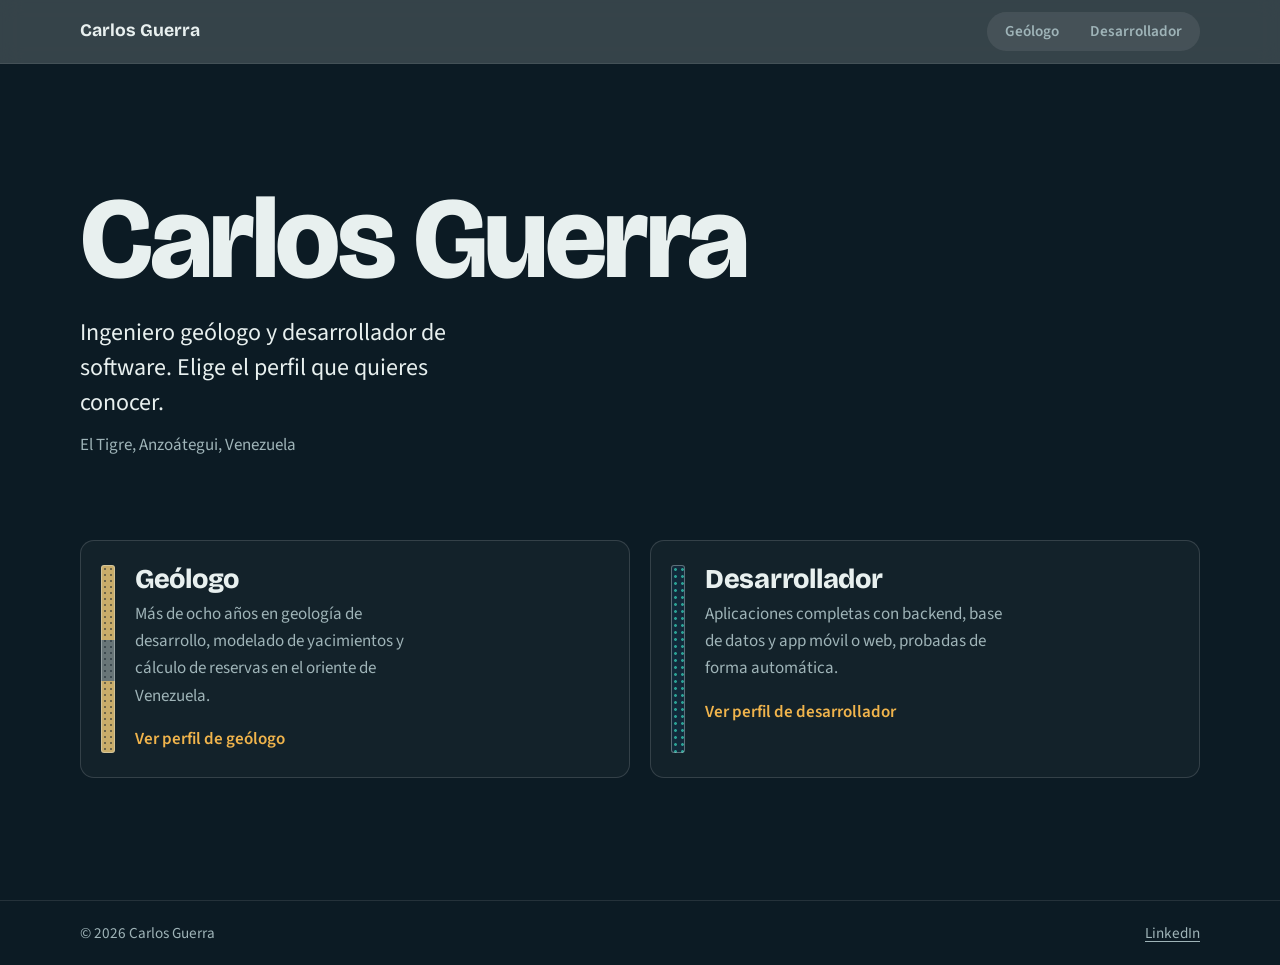
==== index.html @ ad32f5cf "My site web" ====
<!DOCTYPE html>
<html lang="es">
<head>
  <meta charset="utf-8">
  <meta name="viewport" content="width=device-width, initial-scale=1">
  <title>Carlos Guerra · Ingeniero geólogo y desarrollador de software</title>
  <meta name="description" content="Portafolio de Carlos Guerra con dos perfiles: ingeniero geólogo en la industria petrolera y desarrollador de software.">
  <meta name="theme-color" content="#0c1b24">

  <link rel="preconnect" href="https://fonts.googleapis.com">
  <link rel="preconnect" href="https://fonts.gstatic.com" crossorigin>
  <link href="https://fonts.googleapis.com/css2?family=Bricolage+Grotesque:opsz,wght@12..96,500;12..96,700;12..96,800&family=Source+Sans+3:ital,wght@0,400;0,600;1,400&display=swap" rel="stylesheet">
  <link rel="stylesheet" href="styles.css">
</head>

<body class="landing">
  <header class="site-header">
    <div class="wrap">
      <a class="brand" href="index.html">Carlos Guerra</a>
      <div class="header-right">
        <nav class="profile-switch" aria-label="Perfiles">
          <a href="geologist.html">Geólogo</a>
          <a href="developer.html">Desarrollador</a>
        </nav>
      </div>
    </div>
  </header>

  <main>
    <div class="hero">
      <div class="wrap landing-hero">
        <div>
          <h1>Carlos Guerra</h1>
          <p class="lead">Ingeniero geólogo y desarrollador de software. Elige el perfil que quieres conocer.</p>
          <p class="place">El Tigre, Anzoátegui, Venezuela</p>
        </div>

        <div class="choices">
          <a class="choice" href="geologist.html">
            <span class="choice-band geo" aria-hidden="true"></span>
            <span>
              <h2>Geólogo</h2>
              <p>Más de ocho años en geología de desarrollo, modelado de yacimientos y cálculo de reservas en el oriente de Venezuela.</p>
              <span class="go">Ver perfil de geólogo</span>
            </span>
          </a>

          <a class="choice" href="developer.html">
            <span class="choice-band dev" aria-hidden="true"></span>
            <span>
              <h2>Desarrollador</h2>
              <p>Aplicaciones completas con backend, base de datos y app móvil o web, probadas de forma automática.</p>
              <span class="go">Ver perfil de desarrollador</span>
            </span>
          </a>
        </div>
      </div>
    </div>
  </main>

  <footer>
    <div class="wrap">
      <span>© <span id="current-year"></span> Carlos Guerra</span>
      <a href="https://www.linkedin.com/in/carlos-guerra-80234920" rel="noopener" target="_blank">LinkedIn</a>
    </div>
  </footer>

  <script>
// Build the mailto link from parts so the address is not exposed as plain text.
(function () {
  var link = document.getElementById("email-link");
  if (link) {
    var user = "carlosjguerrab";
    var domain = "gmail.com";
    link.href = "mailto:" + user + "@" + domain;
  }

  var year = document.getElementById("current-year");
  if (year) {
    year.textContent = new Date().getFullYear();
  }
})();
  </script>
</body>
</html>
---- styles.css ----
/* ---------- Design tokens ---------- */
:root {
  --deep: #0c1b24;
  --deep-2: #12293a;
  --on-deep: #e8f0ef;
  --on-deep-soft: #9fb4b8;

  --paper: #f5f6f4;
  --surface: #ffffff;
  --ink: #12202a;
  --ink-soft: #4a5b65;
  --line: #d5dcda;

  --teal: #2fb5a3;
  --teal-ink: #11695f;
  --amber: #f0b44c;

  --sandstone: #c9ad6a;
  --shale: #5d6f79;
  --limestone: #8fb8b1;

  --font-display: "Bricolage Grotesque", "Segoe UI", system-ui, sans-serif;
  --font-body: "Source Sans 3", "Segoe UI", system-ui, sans-serif;

  --max-width: 1120px;
  --header-height: 64px;
}

*, *::before, *::after { box-sizing: border-box; }
html { scroll-behavior: smooth; scroll-padding-top: calc(var(--header-height) + 12px); }

body {
  margin: 0;
  background: var(--paper);
  color: var(--ink);
  font-family: var(--font-body);
  font-size: 1.0625rem;
  line-height: 1.6;
}

img, svg { max-width: 100%; }
a { color: var(--teal-ink); text-underline-offset: 3px; }
a:hover { color: var(--ink); }

:focus-visible { outline: 3px solid var(--amber); outline-offset: 3px; border-radius: 4px; }
.on-light :focus-visible { outline-color: var(--teal-ink); }

.wrap { width: min(var(--max-width), 100% - 2.5rem); margin-inline: auto; }

/* ---------- Header ---------- */
.site-header {
  position: sticky;
  top: 0;
  z-index: 20;
  height: var(--header-height);
  background: rgba(12, 27, 36, 0.82);
  backdrop-filter: blur(10px);
  -webkit-backdrop-filter: blur(10px);
  border-bottom: 1px solid rgba(255, 255, 255, 0.08);
}
.site-header .wrap {
  height: 100%;
  display: flex;
  align-items: center;
  justify-content: space-between;
  gap: 1.25rem;
}
.brand {
  font-family: var(--font-display);
  font-weight: 700;
  font-size: 1.1rem;
  color: var(--on-deep);
  text-decoration: none;
}
.header-right { display: flex; align-items: center; gap: 1.5rem; }
.site-header .nav-link { color: var(--on-deep-soft); text-decoration: none; font-weight: 600; font-size: 0.98rem; }
.site-header .nav-link:hover { color: var(--on-deep); }
.page-links { display: flex; gap: 1.5rem; }

/* Profile switch */
.profile-switch {
  display: inline-flex;
  padding: 3px;
  border-radius: 999px;
  background: rgba(255, 255, 255, 0.08);
}
.profile-switch a {
  padding: 0.3rem 0.95rem;
  border-radius: 999px;
  color: var(--on-deep-soft);
  text-decoration: none;
  font-weight: 600;
  font-size: 0.95rem;
}
.profile-switch a:hover { color: var(--on-deep); }
.profile-switch a[aria-current="page"] { background: var(--amber); color: var(--deep); }

/* ---------- Buttons ---------- */
.btn {
  display: inline-block;
  padding: 0.75rem 1.4rem;
  border-radius: 8px;
  font-weight: 600;
  font-family: inherit;
  font-size: 1rem;
  text-decoration: none;
  border: 2px solid transparent;
  cursor: pointer;
}
.btn-amber { background: var(--amber); color: var(--deep); }
.btn-amber:hover { background: #ffd488; color: var(--deep); }
.btn-outline-deep { border-color: rgba(232, 240, 239, 0.45); color: var(--on-deep); background: transparent; }
.btn-outline-deep:hover { border-color: var(--on-deep); color: var(--on-deep); background: rgba(255, 255, 255, 0.07); }
.btn-small { padding: 0.45rem 1rem; font-size: 0.95rem; }

.actions { display: flex; flex-wrap: wrap; gap: 0.75rem; }

/* ---------- Hero ---------- */
.hero { background: var(--deep); color: var(--on-deep); overflow: hidden; }
.hero .wrap {
  min-height: calc(100vh - var(--header-height));
  min-height: calc(100svh - var(--header-height));
  display: grid;
  grid-template-columns: minmax(0, 1.15fr) minmax(0, 0.85fr);
  gap: 2rem 3rem;
  align-items: center;
  padding-block: 3rem;
}
.hero h1 {
  font-family: var(--font-display);
  font-weight: 800;
  font-size: clamp(3.2rem, 9.5vw, 7.2rem);
  line-height: 0.92;
  letter-spacing: -0.03em;
  margin: 0 0 1.5rem;
}
.hero h1.role {
  font-size: clamp(2.6rem, 7.5vw, 5.6rem);
}
.hero .lead {
  font-size: clamp(1.2rem, 2.3vw, 1.5rem);
  line-height: 1.45;
  max-width: 32ch;
  margin: 0 0 0.75rem;
}
.hero .place { color: var(--on-deep-soft); margin: 0 0 2.25rem; }
.hero .name-line { color: var(--on-deep-soft); font-weight: 600; margin: 0 0 1rem; }

/* Drawn-once lines, used by the well log and the architecture sketch */
.draw {
  fill: none;
  stroke-width: 2;
  stroke-linejoin: round;
  stroke-linecap: round;
  stroke-dasharray: 1;
  stroke-dashoffset: 1;
  animation: draw-line 3.2s cubic-bezier(.4, .1, .2, 1) forwards;
}
@keyframes draw-line { to { stroke-dashoffset: 0; } }

/* Well log drawing */
.visual { justify-self: end; width: min(100%, 360px); }
.visual svg { width: 100%; height: auto; display: block; }
.draw.gr { stroke: var(--teal); }
.draw.res { stroke: var(--amber); animation-delay: 0.5s; }

/* Architecture sketch */
.arch-node rect { fill: var(--deep-2); stroke: rgba(47, 181, 163, 0.55); stroke-width: 1.5; }
.arch-node text { fill: var(--on-deep); font-family: var(--font-display); font-weight: 700; font-size: 13px; text-anchor: middle; dominant-baseline: middle; }
.arch-node.edge-node rect { stroke: var(--amber); }
.draw.link { stroke: var(--teal); stroke-width: 1.5; animation-duration: 1.6s; }
.draw.d1 { animation-delay: 0.2s; }
.draw.d2 { animation-delay: 0.45s; }
.draw.d3 { animation-delay: 0.7s; }
.draw.d4 { animation-delay: 0.95s; }
.draw.d5 { animation-delay: 1.2s; }
.draw.d6 { animation-delay: 1.45s; }

/* ---------- Landing: profile choice ---------- */
.landing .wrap.landing-hero {
  min-height: calc(100vh - var(--header-height));
  min-height: calc(100svh - var(--header-height));
  display: flex;
  flex-direction: column;
  align-items: stretch;
  justify-content: center;
  gap: 2.75rem;
  padding-block: 3rem;
}
.choices { display: grid; grid-template-columns: repeat(2, minmax(0, 1fr)); gap: 1.25rem; }
.choice {
  position: relative;
  display: grid;
  grid-template-columns: 14px minmax(0, 1fr);
  gap: 0 1.25rem;
  padding: 1.5rem 1.5rem 1.5rem 1.25rem;
  border: 1px solid rgba(255, 255, 255, 0.14);
  border-radius: 14px;
  background: rgba(255, 255, 255, 0.03);
  color: var(--on-deep);
  text-decoration: none;
}
.choice:hover { border-color: var(--amber); background: rgba(255, 255, 255, 0.06); color: var(--on-deep); }
.choice h2 { font-size: 1.7rem; margin: 0 0 0.5rem; letter-spacing: -0.01em; }
.choice p { margin: 0 0 1rem; color: var(--on-deep-soft); max-width: 38ch; }
.choice .go { font-weight: 600; color: var(--amber); }
.choice-band { border-radius: 3px; border: 1px solid rgba(232, 240, 239, 0.35); }
.choice-band.geo {
  background-color: var(--sandstone);
  background-image:
    radial-gradient(rgba(18, 32, 42, 0.5) 1px, transparent 1.4px),
    linear-gradient(180deg, transparent 0 40%, rgba(93, 111, 121, 0.9) 40% 62%, transparent 62%);
  background-size: 6px 6px, 100% 100%;
}
.choice-band.dev {
  background-color: var(--deep-2);
  background-image:
    radial-gradient(rgba(47, 181, 163, 0.85) 1.2px, transparent 1.6px);
  background-size: 7px 7px;
}

/* ---------- Sections ---------- */
.on-light { background: var(--paper); }
section { padding-block: clamp(3rem, 7vw, 5.5rem); }
section + section { border-top: 1px solid var(--line); }

h2 {
  font-family: var(--font-display);
  font-weight: 800;
  font-size: clamp(1.9rem, 4.5vw, 2.8rem);
  line-height: 1.05;
  letter-spacing: -0.02em;
  margin: 0 0 2.25rem;
}
h3 {
  font-family: var(--font-display);
  font-weight: 700;
  font-size: 1.4rem;
  line-height: 1.2;
  margin: 0 0 0.5rem;
}

/* About */
.about-grid { display: grid; grid-template-columns: minmax(0, 1.5fr) minmax(0, 1fr); gap: 2.5rem 4rem; align-items: start; }
.about-text p { margin: 0 0 1.1rem; max-width: 60ch; }
.about-text p.big { font-family: var(--font-display); font-weight: 500; font-size: clamp(1.35rem, 2.6vw, 1.8rem); line-height: 1.3; letter-spacing: -0.01em; max-width: 30ch; margin-bottom: 1.5rem; }
.facts { margin: 0; border-top: 2px solid var(--ink); }
.facts div { padding: 0.9rem 0; border-bottom: 1px solid var(--line); }
.facts dt { color: var(--ink-soft); font-size: 0.95rem; }
.facts dd { margin: 0; font-weight: 600; }

/* Projects */
.project { display: grid; grid-template-columns: minmax(0, 0.9fr) minmax(0, 1.1fr); gap: 2.5rem 4rem; align-items: center; padding-block: 2.5rem; }
.project + .project { border-top: 1px solid var(--line); }
.project.flip .project-visual { order: 2; }
.status { display: inline-flex; align-items: center; gap: 0.5rem; font-weight: 600; font-size: 0.95rem; color: var(--teal-ink); margin-bottom: 0.6rem; }
.status::before { content: ""; width: 0.55rem; height: 0.55rem; border-radius: 50%; background: var(--teal); }
.project-body p { margin: 0 0 1rem; max-width: 56ch; }
.project-body ul.points { margin: 0 0 1.25rem; padding-left: 1.2rem; }
.project-body ul.points li { margin-bottom: 0.4rem; }
.chips { list-style: none; margin: 0; padding: 0; display: flex; flex-wrap: wrap; gap: 0.4rem; }
.chips li { padding: 0.2rem 0.7rem; border: 1px solid var(--line); border-radius: 999px; font-size: 0.92rem; background: var(--surface); }

.project-visual { margin: 0; display: flex; flex-direction: column; align-items: center; gap: 0.75rem; }
.project-visual figcaption { color: var(--ink-soft); font-size: 0.9rem; }

/* Phone mockup (RutasT) */
.phone {
  width: 250px;
  aspect-ratio: 9 / 18.5;
  background: #05090c;
  border-radius: 36px;
  padding: 10px;
  box-shadow: 0 30px 60px -25px rgba(12, 27, 36, 0.55);
}
.phone-screen { position: relative; height: 100%; border-radius: 27px; overflow: hidden; background: #10222d; }
.phone-map {
  position: absolute; inset: 0;
  background-image:
    linear-gradient(rgba(255,255,255,0.05) 1px, transparent 1px),
    linear-gradient(90deg, rgba(255,255,255,0.05) 1px, transparent 1px);
  background-size: 28px 28px;
}
.phone-map svg { position: absolute; inset: 0; width: 100%; height: 100%; }
.phone-card {
  position: absolute; left: 10px; right: 10px; bottom: 10px;
  background: #fff; color: #12202a; border-radius: 18px; padding: 0.85rem 0.9rem;
}
.phone-card strong { display: block; font-family: var(--font-display); font-size: 1rem; line-height: 1.2; }
.phone-card span { display: block; font-size: 0.82rem; color: #4a5b65; margin: 0.15rem 0 0.6rem; }
.phone-pay { display: flex; gap: 0.35rem; }
.phone-pay i { font-style: normal; font-size: 0.75rem; font-weight: 600; padding: 0.15rem 0.55rem; border-radius: 999px; background: #eef2f1; }
.phone-pay i.on { background: #f58220; color: #fff; }
.phone-top { position: absolute; top: 12px; left: 12px; right: 12px; display: flex; align-items: center; gap: 0.5rem; color: #fff; font-family: var(--font-display); font-weight: 700; font-size: 0.95rem; }
.phone-top b { display: grid; place-items: center; width: 26px; height: 26px; border-radius: 50%; background: #f58220; color: #05090c; font-size: 0.85rem; }

/* Browser mockup (services platform) */
.browser { width: 100%; max-width: 520px; background: var(--surface); border: 1px solid var(--line); border-radius: 14px; overflow: hidden; box-shadow: 0 30px 60px -30px rgba(12, 27, 36, 0.4); }
.browser-bar { display: flex; align-items: center; gap: 0.4rem; padding: 0.65rem 0.9rem; background: #e9eeed; }
.browser-bar i { width: 10px; height: 10px; border-radius: 50%; background: #c2cccb; }
.browser-bar span { margin-left: 0.6rem; flex: 1; font-size: 0.82rem; color: var(--ink-soft); background: #fff; border-radius: 999px; padding: 0.15rem 0.8rem; }
.browser-body { padding: 1.1rem; }
.search-row { display: flex; gap: 0.5rem; margin-bottom: 1rem; }
.search-row div { flex: 1; border: 1px solid var(--line); border-radius: 8px; padding: 0.5rem 0.75rem; font-size: 0.92rem; color: var(--ink-soft); }
.search-row b { background: #1f5fa8; color: #fff; border-radius: 8px; padding: 0.5rem 0.9rem; font-size: 0.92rem; }
.result { display: flex; align-items: center; gap: 0.75rem; padding: 0.7rem 0; border-top: 1px solid var(--line); }
.avatar { flex: none; width: 38px; height: 38px; border-radius: 50%; background: #dbe7f5; color: #1f5fa8; display: grid; place-items: center; font-weight: 700; font-family: var(--font-display); }
.result strong { display: block; font-size: 0.98rem; line-height: 1.2; }
.result small { color: var(--ink-soft); font-size: 0.85rem; }
.stars { margin-left: auto; color: #e0a526; letter-spacing: 1px; font-size: 0.9rem; white-space: nowrap; }

/* Career log: newest on top, oldest at depth */
.log { display: grid; }
.stratum { display: grid; grid-template-columns: 7.5rem 1.1rem minmax(0, 1fr); gap: 0 1.5rem; padding-bottom: 2.25rem; }
.stratum:last-child { padding-bottom: 0; }
.stratum .years { font-family: var(--font-display); font-weight: 700; font-size: 1.05rem; padding-top: 0.15rem; text-align: right; }
.band { border-radius: 2px; border: 1px solid rgba(18, 32, 42, 0.35); }
.band.basalt { background-color: #2b3a44; background-image: repeating-linear-gradient(45deg, rgba(255,255,255,0.18) 0 1px, transparent 1px 6px); }
.band.limestone { background-color: var(--limestone); background-image: repeating-linear-gradient(0deg, rgba(18,32,42,0.35) 0 1px, transparent 1px 9px), repeating-linear-gradient(90deg, rgba(18,32,42,0.35) 0 1px, transparent 1px 12px); }
.band.sandstone { background-color: var(--sandstone); background-image: radial-gradient(rgba(18,32,42,0.45) 1px, transparent 1.4px); background-size: 6px 6px; }
.band.shale { background-color: var(--shale); background-image: repeating-linear-gradient(0deg, rgba(255,255,255,0.35) 0 1px, transparent 1px 5px); }
.band.code { background-color: var(--deep-2); background-image: radial-gradient(rgba(47,181,163,0.9) 1.1px, transparent 1.5px); background-size: 6px 6px; }
.stratum h3 { margin-bottom: 0.1rem; }
.stratum .org { color: var(--ink-soft); margin: 0 0 0.6rem; }
.stratum ul { margin: 0; padding-left: 1.2rem; max-width: 64ch; }
.stratum li { margin-bottom: 0.3rem; }
.stratum p.note { margin: 0; max-width: 64ch; }

/* Skills */
.skills { display: grid; grid-template-columns: repeat(auto-fit, minmax(260px, 1fr)); gap: 2.25rem 3rem; }
.skills h3 { font-size: 1.15rem; margin-bottom: 0.8rem; }

/* Contact */
.contact { background: var(--deep); color: var(--on-deep); border-top: 0; }
.contact h2 { margin-bottom: 1rem; }
.contact p { color: var(--on-deep-soft); max-width: 46ch; font-size: 1.15rem; margin: 0 0 1.75rem; }

footer { background: var(--deep); color: var(--on-deep-soft); border-top: 1px solid rgba(255,255,255,0.1); padding-block: 1.25rem; font-size: 0.95rem; }
footer .wrap { display: flex; flex-wrap: wrap; gap: 0.5rem 1.5rem; justify-content: space-between; }
footer a { color: var(--on-deep-soft); }
footer a:hover { color: var(--on-deep); }

/* ---------- Small screens ---------- */
@media (max-width: 860px) {
  .hero .wrap { grid-template-columns: 1fr; min-height: 0; padding-block: 2.5rem 3rem; }
  .visual { justify-self: start; width: min(100%, 280px); }
  .about-grid, .project { grid-template-columns: 1fr; }
  .project.flip .project-visual { order: 0; }
  .page-links, .header-right .btn { display: none; }
  .choices { grid-template-columns: 1fr; }
  .landing .wrap.landing-hero { min-height: 0; }
}
@media (max-width: 720px) {
  .stratum { grid-template-columns: 1.1rem minmax(0, 1fr); gap: 0 1rem; }
  .stratum .years { grid-column: 2; grid-row: 1; text-align: left; }
  .stratum .band { grid-column: 1; grid-row: 1 / span 2; }
  .stratum .content { grid-column: 2; grid-row: 2; }
}
@media (max-width: 420px) {
  .brand { font-size: 1rem; }
  .profile-switch a { padding: 0.3rem 0.7rem; font-size: 0.9rem; }
}

@media (prefers-reduced-motion: reduce) {
  html { scroll-behavior: auto; }
  .draw { animation: none; stroke-dashoffset: 0; }
}
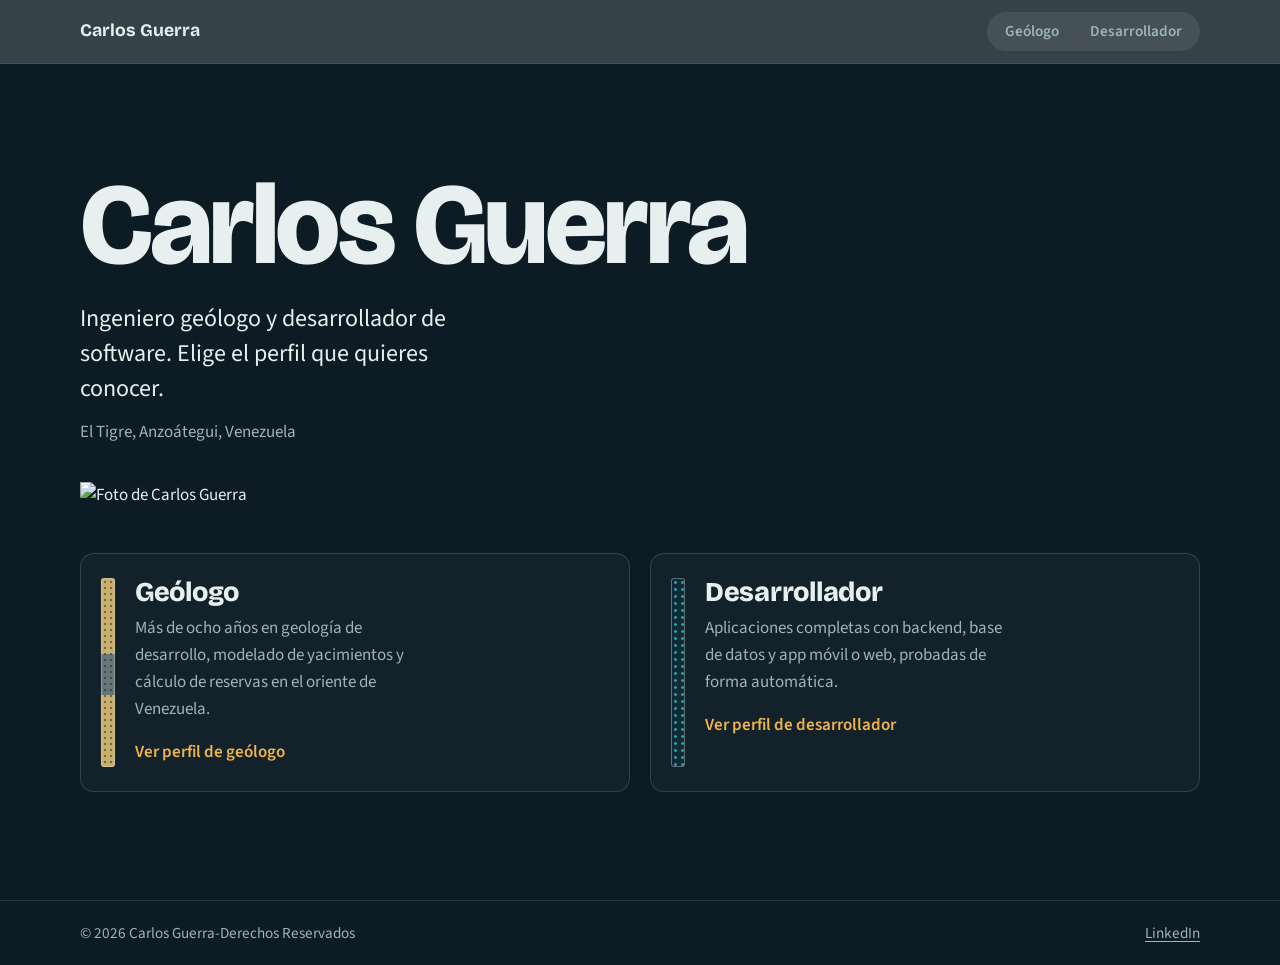
==== commit 052a8fcb: "Update" ====
--- a/index.html
+++ b/index.html
@@ -1,85 +1,116 @@
-<!DOCTYPE html>
+<!doctype html>
 <html lang="es">
-<head>
-  <meta charset="utf-8">
-  <meta name="viewport" content="width=device-width, initial-scale=1">
-  <title>Carlos Guerra · Ingeniero geólogo y desarrollador de software</title>
-  <meta name="description" content="Portafolio de Carlos Guerra con dos perfiles: ingeniero geólogo en la industria petrolera y desarrollador de software.">
-  <meta name="theme-color" content="#0c1b24">
+  <head>
+    <meta charset="utf-8" />
+    <meta name="viewport" content="width=device-width, initial-scale=1" />
+    <title>Carlos Guerra · Ingeniero geólogo y desarrollador de software</title>
+    <meta
+      name="description"
+      content="Portafolio de Carlos Guerra con dos perfiles: ingeniero geólogo en la industria petrolera y desarrollador de software."
+    />
+    <meta name="theme-color" content="#0c1b24" />
 
-  <link rel="preconnect" href="https://fonts.googleapis.com">
-  <link rel="preconnect" href="https://fonts.gstatic.com" crossorigin>
-  <link href="https://fonts.googleapis.com/css2?family=Bricolage+Grotesque:opsz,wght@12..96,500;12..96,700;12..96,800&family=Source+Sans+3:ital,wght@0,400;0,600;1,400&display=swap" rel="stylesheet">
-  <link rel="stylesheet" href="styles.css">
-</head>
+    <link rel="preconnect" href="https://fonts.googleapis.com" />
+    <link rel="preconnect" href="https://fonts.gstatic.com" crossorigin />
+    <link
+      href="https://fonts.googleapis.com/css2?family=Bricolage+Grotesque:opsz,wght@12..96,500;12..96,700;12..96,800&family=Source+Sans+3:ital,wght@0,400;0,600;1,400&display=swap"
+      rel="stylesheet"
+    />
+    <link rel="stylesheet" href="styles.css" />
+  </head>
 
-<body class="landing">
-  <header class="site-header">
-    <div class="wrap">
-      <a class="brand" href="index.html">Carlos Guerra</a>
-      <div class="header-right">
-        <nav class="profile-switch" aria-label="Perfiles">
-          <a href="geologist.html">Geólogo</a>
-          <a href="developer.html">Desarrollador</a>
-        </nav>
-      </div>
-    </div>
-  </header>
-
-  <main>
-    <div class="hero">
-      <div class="wrap landing-hero">
-        <div>
-          <h1>Carlos Guerra</h1>
-          <p class="lead">Ingeniero geólogo y desarrollador de software. Elige el perfil que quieres conocer.</p>
-          <p class="place">El Tigre, Anzoátegui, Venezuela</p>
-        </div>
-
-        <div class="choices">
-          <a class="choice" href="geologist.html">
-            <span class="choice-band geo" aria-hidden="true"></span>
-            <span>
-              <h2>Geólogo</h2>
-              <p>Más de ocho años en geología de desarrollo, modelado de yacimientos y cálculo de reservas en el oriente de Venezuela.</p>
-              <span class="go">Ver perfil de geólogo</span>
-            </span>
-          </a>
-
-          <a class="choice" href="developer.html">
-            <span class="choice-band dev" aria-hidden="true"></span>
-            <span>
-              <h2>Desarrollador</h2>
-              <p>Aplicaciones completas con backend, base de datos y app móvil o web, probadas de forma automática.</p>
-              <span class="go">Ver perfil de desarrollador</span>
-            </span>
-          </a>
+  <body class="landing">
+    <header class="site-header">
+      <div class="wrap">
+        <a class="brand" href="index.html">Carlos Guerra</a>
+        <div class="header-right">
+          <nav class="profile-switch" aria-label="Perfiles">
+            <a href="geologist.html">Geólogo</a>
+            <a href="developer.html">Desarrollador</a>
+          </nav>
         </div>
       </div>
-    </div>
-  </main>
+    </header>
 
-  <footer>
-    <div class="wrap">
-      <span>© <span id="current-year"></span> Carlos Guerra</span>
-      <a href="https://www.linkedin.com/in/carlos-guerra-80234920" rel="noopener" target="_blank">LinkedIn</a>
-    </div>
-  </footer>
+    <main>
+      <div class="hero">
+        <div class="wrap landing-hero">
+          <div class="intro">
+            <div>
+              <h1>Carlos Guerra</h1>
+              <p class="lead">
+                Ingeniero geólogo y desarrollador de software. Elige el perfil
+                que quieres conocer.
+              </p>
+              <p class="place">El Tigre, Anzoátegui, Venezuela</p>
+            </div>
+            <img
+              class="portrait"
+              src="images/carlos.jpg"
+              alt="Foto de Carlos Guerra"
+              width="250"
+              height="300"
+            />
+          </div>
 
-  <script>
-// Build the mailto link from parts so the address is not exposed as plain text.
-(function () {
-  var link = document.getElementById("email-link");
-  if (link) {
-    var user = "carlosjguerrab";
-    var domain = "gmail.com";
-    link.href = "mailto:" + user + "@" + domain;
-  }
+          <div class="choices">
+            <a class="choice" href="geologist.html">
+              <span class="choice-band geo" aria-hidden="true"></span>
+              <span>
+                <h2>Geólogo</h2>
+                <p>
+                  Más de ocho años en geología de desarrollo, modelado de
+                  yacimientos y cálculo de reservas en el oriente de Venezuela.
+                </p>
+                <span class="go">Ver perfil de geólogo</span>
+              </span>
+            </a>
 
-  var year = document.getElementById("current-year");
-  if (year) {
-    year.textContent = new Date().getFullYear();
-  }
-})();
-  </script>
-</body>
+            <a class="choice" href="developer.html">
+              <span class="choice-band dev" aria-hidden="true"></span>
+              <span>
+                <h2>Desarrollador</h2>
+                <p>
+                  Aplicaciones completas con backend, base de datos y app móvil
+                  o web, probadas de forma automática.
+                </p>
+                <span class="go">Ver perfil de desarrollador</span>
+              </span>
+            </a>
+          </div>
+        </div>
+      </div>
+    </main>
+
+    <footer>
+      <div class="wrap">
+        <span
+          >© <span id="current-year"></span> Carlos Guerra-Derechos Reservados
+        </span>
+        <a
+          href="https://www.linkedin.com/in/carlos-guerra-80234920/"
+          rel="noopener"
+          target="_blank"
+          >LinkedIn</a
+        >
+      </div>
+    </footer>
+
+    <script>
+      // Build the mailto link from parts so the address is not exposed as plain text.
+      (function () {
+        var link = document.getElementById("email-link");
+        if (link) {
+          var user = "carlosjguerrab";
+          var domain = "gmail.com";
+          link.href = "mailto:" + user + "@" + domain;
+        }
+
+        var year = document.getElementById("current-year");
+        if (year) {
+          year.textContent = new Date().getFullYear();
+        }
+      })();
+    </script>
+  </body>
 </html>
--- a/styles.css
+++ b/styles.css
@@ -365,3 +365,34 @@
   html { scroll-behavior: auto; }
   .draw { animation: none; stroke-dashoffset: 0; }
 }
+
+/* Layered column figure (featured geology project) */
+.layers-fig { width: 100%; max-width: 320px; }
+.layers-fig svg { width: 100%; height: auto; display: block; }
+.fig-level { font-family: var(--font-display); font-weight: 700; font-size: 14px; fill: var(--ink); }
+.fig-layers { font-size: 12px; fill: var(--ink-soft); }
+.facts.compact { width: 100%; max-width: 420px; }
+.facts.compact div { display: flex; justify-content: space-between; gap: 1rem; padding: 0.55rem 0; }
+.facts.compact dt { font-size: 0.95rem; }
+.facts.compact dd { text-align: right; }
+
+/* Real screenshots */
+.shots { display: flex; gap: 0.75rem; width: 100%; max-width: 520px; align-items: flex-start; }
+.shot { flex: 1; min-width: 0; margin: 0; }
+.shot img { width: 100%; height: auto; display: block; border-radius: 16px; border: 1px solid var(--line); background: #fff; box-shadow: 0 20px 40px -24px rgba(12, 27, 36, 0.55); }
+.shots .shot:nth-child(2) { margin-top: 2rem; }
+.browser img { display: block; width: 100%; height: auto; }
+
+/* 3D model image */
+.model-3d { width: 100%; max-width: 460px; }
+.model-3d img { width: 100%; height: auto; display: block; border: 1px solid var(--line); border-radius: 10px; background: #fff; }
+.project-visual .layers-fig { max-width: 300px; }
+
+@media (min-width: 720px) {
+  .about-text p,
+  .project-body p,
+  .stratum p.note {
+    text-align: justify;
+    hyphens: auto;
+  }
+}
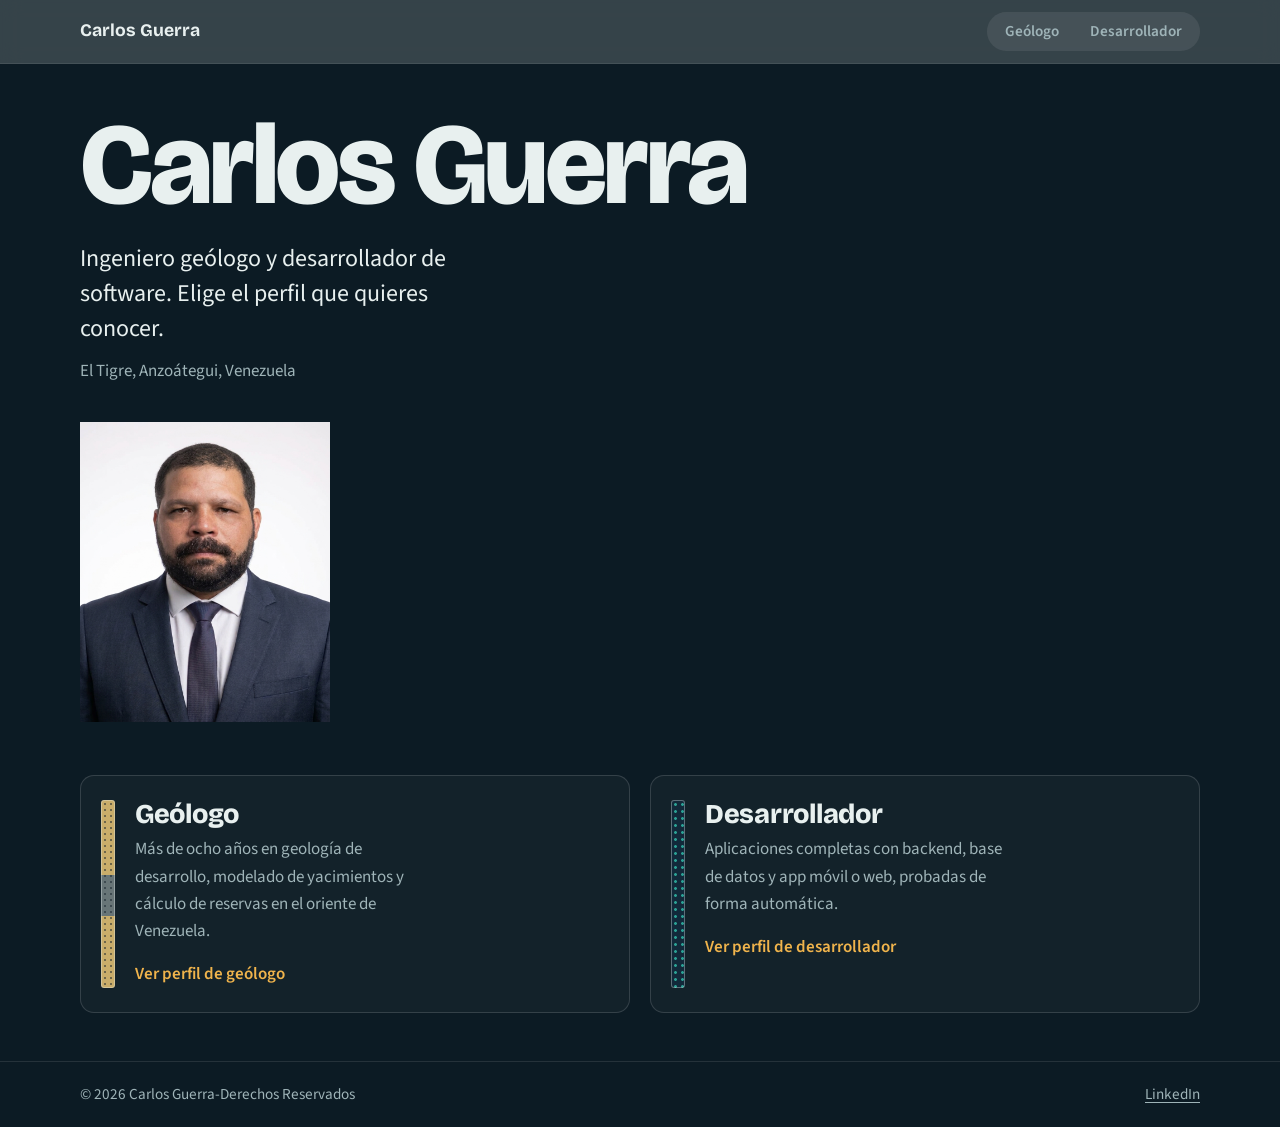
==== commit 98e167f2: "Update" ====
--- a/index.html
+++ b/index.html
@@ -46,7 +46,7 @@
             </div>
             <img
               class="portrait"
-              src="images/carlos.jpg"
+              src="images/Carlos.jpg"
               alt="Foto de Carlos Guerra"
               width="250"
               height="300"
